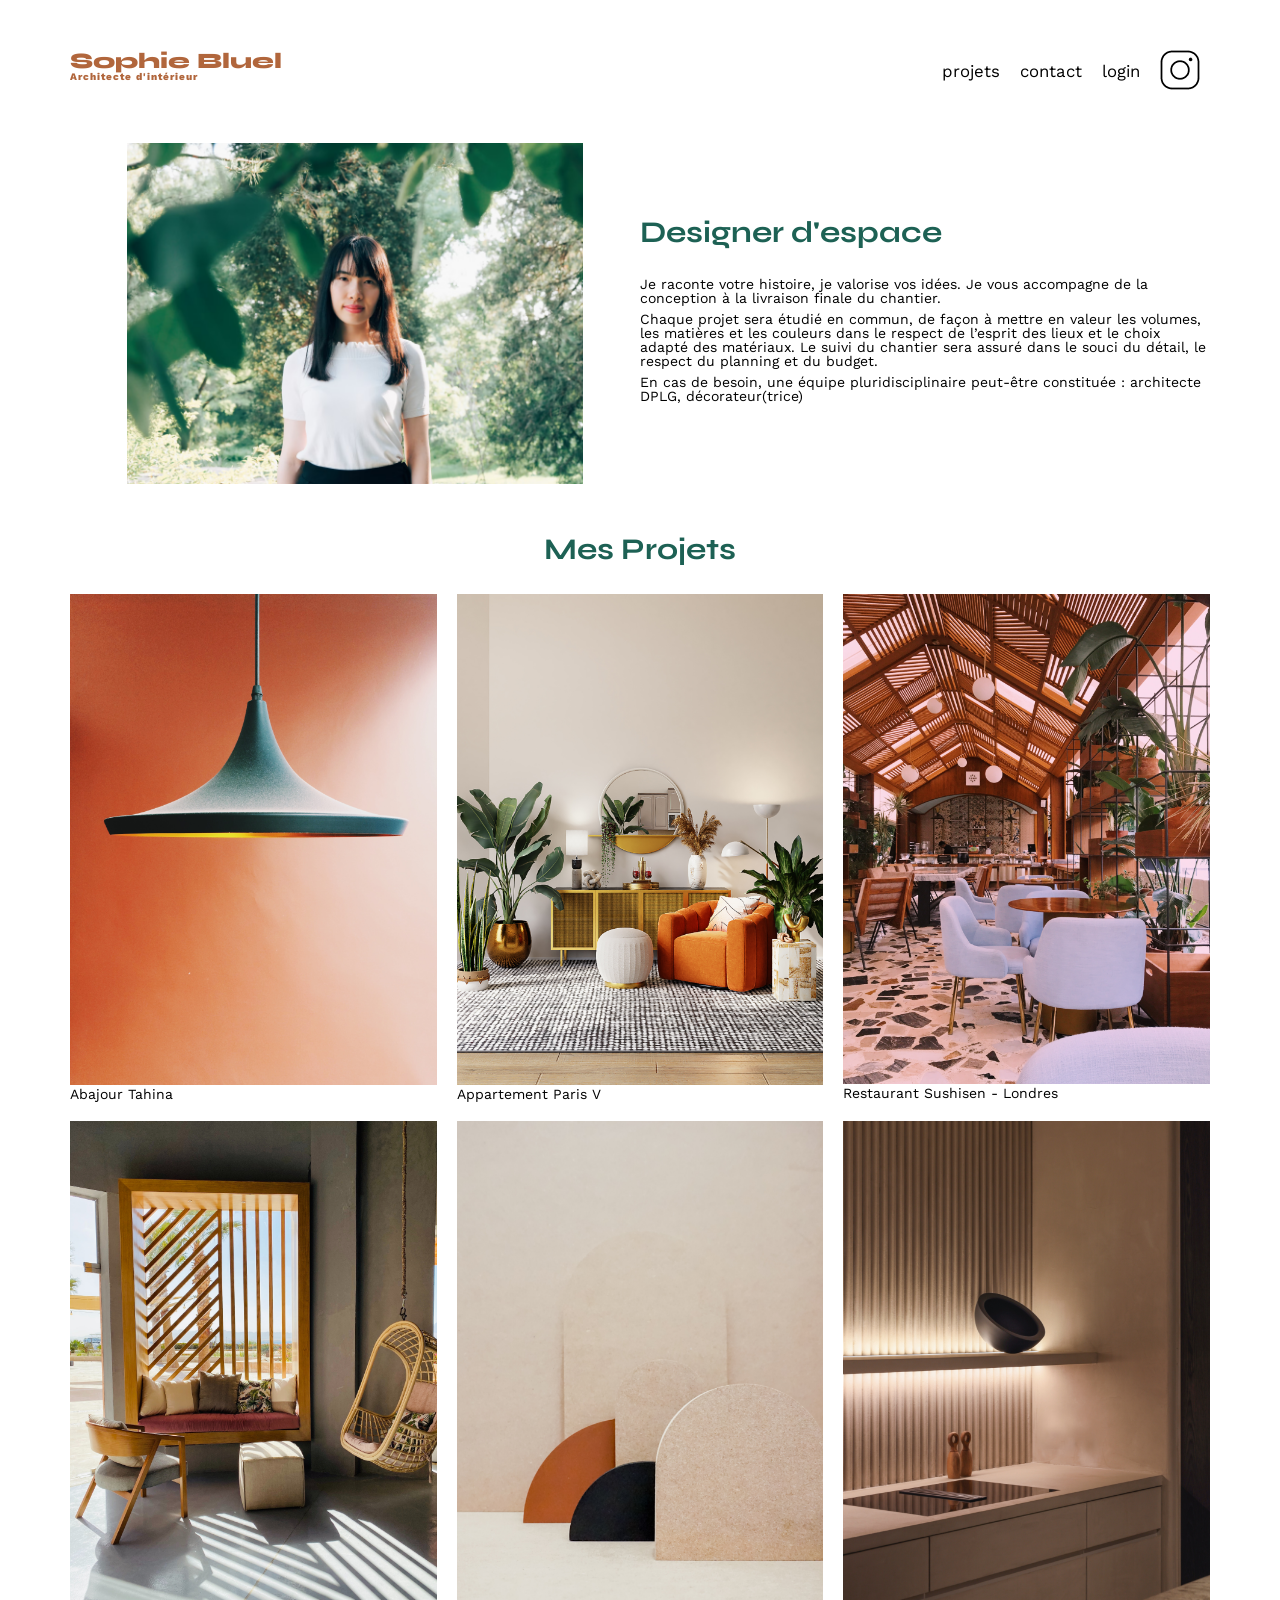
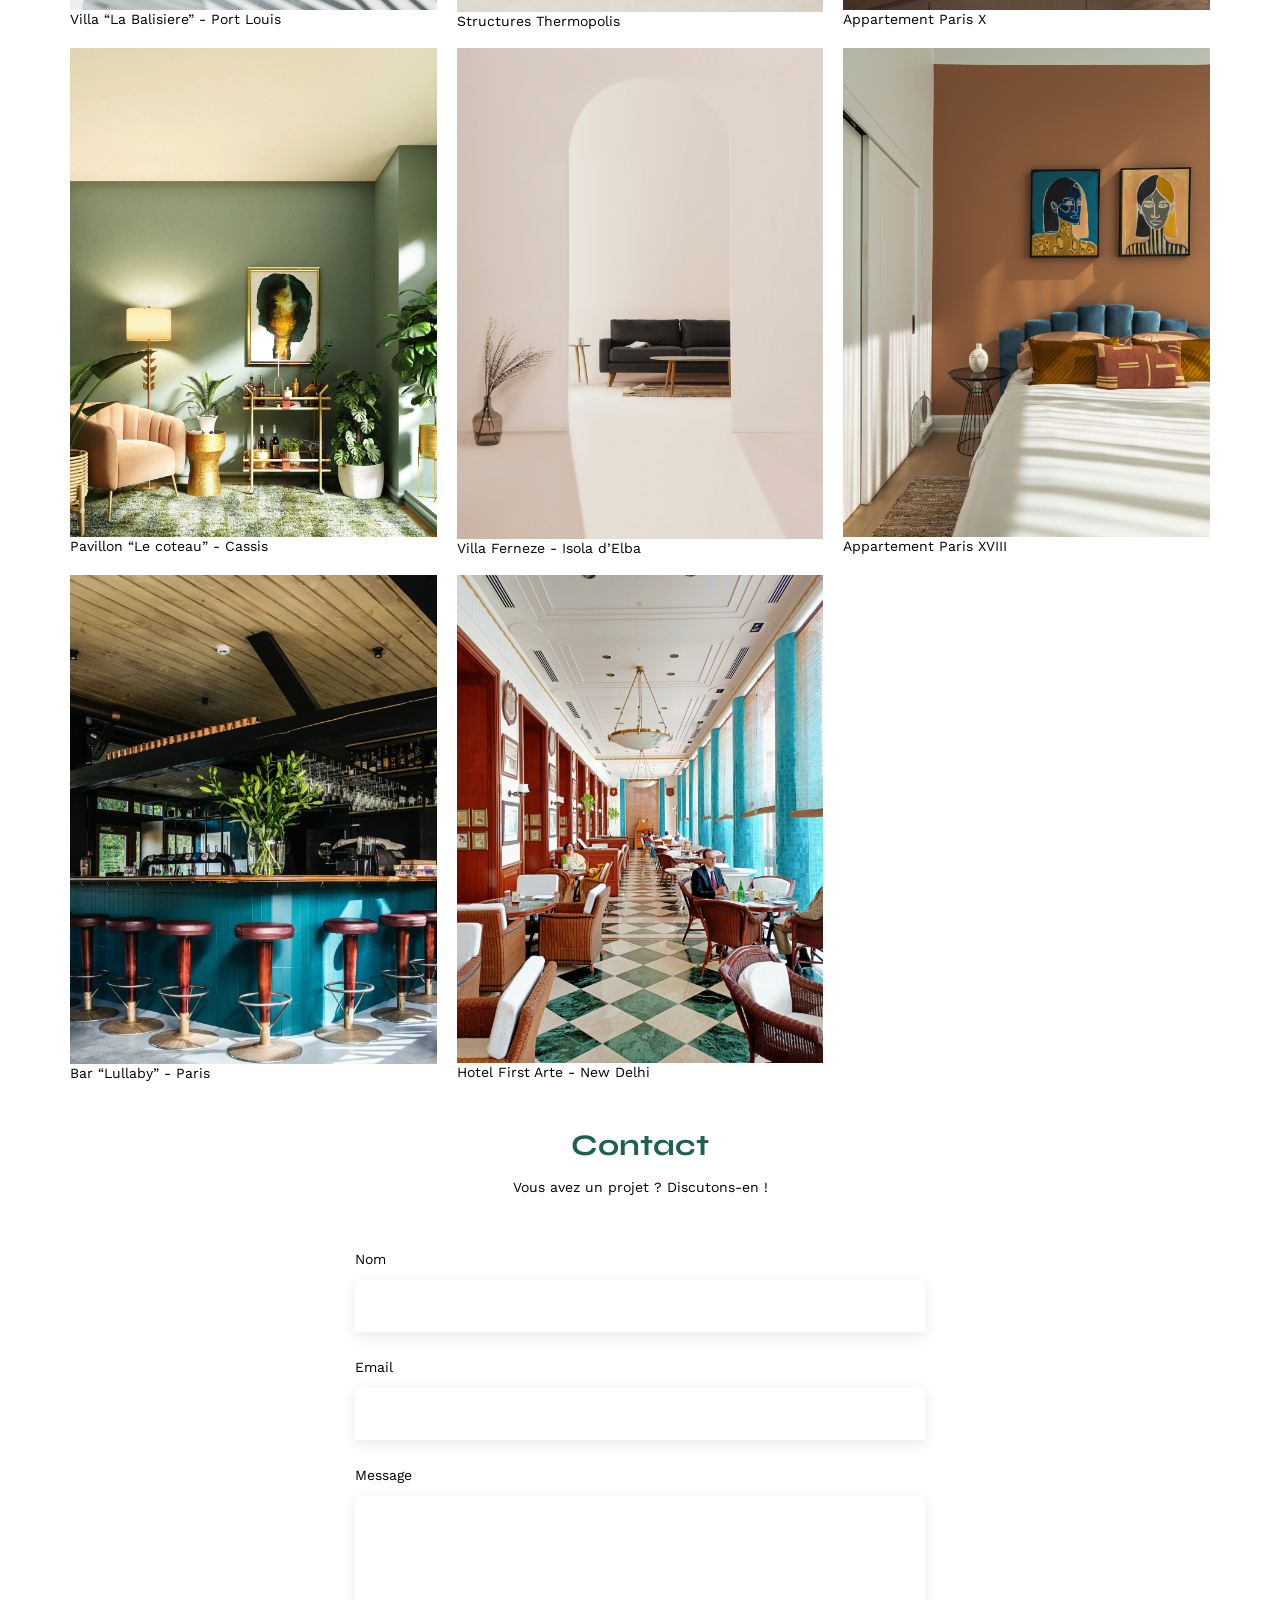
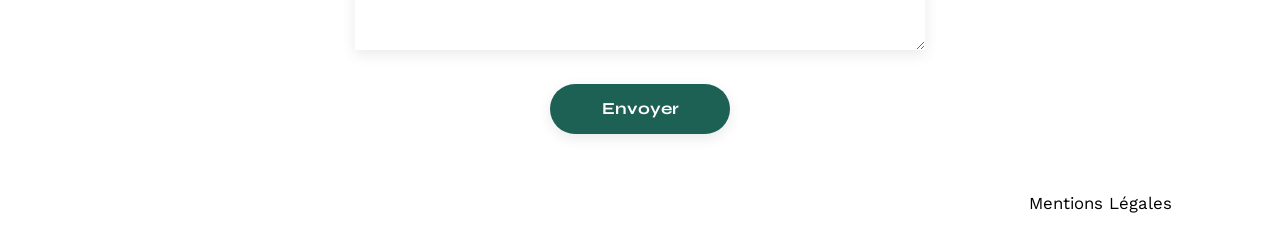
==== FrontEnd/index.html @ accc8cdd "first commit" ====
<!DOCTYPE html>
<html lang="fr">
<head>
	<meta charset="UTF-8">
	<title>Sophie Bluel - Architecte d'intérieur</title>
	<meta name="viewport" content="width=device-width, initial-scale=1.0">
	<link rel="preconnect" href="https://fonts.googleapis.com">
	<link rel="preconnect" href="https://fonts.gstatic.com" crossorigin>
	<link href="https://fonts.googleapis.com/css2?family=Syne:wght@700;800&family=Work+Sans&display=swap" rel="stylesheet">
	<meta name="description" content="">
	<link rel="stylesheet" href="./assets/style.css">
</head>
<body>
<header>
	<h1>Sophie Bluel <span>Architecte d'intérieur</span></h1>
	<nav>
		<ul>
			<li>projets</li>
			<li>contact</li>
			<li>login</li>
			<li><img src="./assets/icons/instagram.png" alt="Instagram"></li>
		</ul>
	</nav>
</header>
<main>
	<section id="introduction">
		<figure>
			<img src="./assets/images/sophie-bluel.png" alt="">
		</figure>
		<article>
			<h2>Designer d'espace</h2>
			<p>Je raconte votre histoire, je valorise vos idées. Je vous accompagne de la conception à la livraison finale du chantier.</p>
			<p>Chaque projet sera étudié en commun, de façon à mettre en valeur les volumes, les matières et les couleurs dans le respect de l’esprit des lieux et le choix adapté des matériaux. Le suivi du chantier sera assuré dans le souci du détail, le respect du planning et du budget.</p>
			<p>En cas de besoin, une équipe pluridisciplinaire peut-être constituée : architecte DPLG, décorateur(trice)</p>
		</article>
	</section>
	<section id="portfolio">
		<h2>Mes Projets</h2>
		<div class="gallery">
			<figure>
				<img src="assets/images/abajour-tahina.png" alt="Abajour Tahina">
				<figcaption>Abajour Tahina</figcaption>
			</figure>
			<figure>
				<img src="assets/images/appartement-paris-v.png" alt="Appartement Paris V">
				<figcaption>Appartement Paris V</figcaption>
			</figure>
			<figure>
				<img src="assets/images/restaurant-sushisen-londres.png" alt="Restaurant Sushisen - Londres">
				<figcaption>Restaurant Sushisen - Londres</figcaption>
			</figure>
			<figure>
				<img src="assets/images/la-balisiere.png" alt="Villa “La Balisiere” - Port Louis">
				<figcaption>Villa “La Balisiere” - Port Louis</figcaption>
			</figure>
			<figure>
				<img src="assets/images/structures-thermopolis.png" alt="Structures Thermopolis">
				<figcaption>Structures Thermopolis</figcaption>
			</figure>
			<figure>
				<img src="assets/images/appartement-paris-x.png" alt="Appartement Paris X">
				<figcaption>Appartement Paris X</figcaption>
			</figure>
			<figure>
				<img src="assets/images/le-coteau-cassis.png" alt="Pavillon “Le coteau” - Cassis">
				<figcaption>Pavillon “Le coteau” - Cassis</figcaption>
			</figure>
			<figure>
				<img src="assets/images/villa-ferneze.png" alt="Villa Ferneze - Isola d’Elba">
				<figcaption>Villa Ferneze - Isola d’Elba</figcaption>
			</figure>
			<figure>
				<img src="assets/images/appartement-paris-xviii.png" alt="Appartement Paris XVIII">
				<figcaption>Appartement Paris XVIII</figcaption>
			</figure>
			<figure>
				<img src="assets/images/bar-lullaby-paris.png" alt="Bar “Lullaby” - Paris">
				<figcaption>Bar “Lullaby” - Paris</figcaption>
			</figure>
			<figure>
				<img src="assets/images/hotel-first-arte-new-delhi.png" alt="Hotel First Arte - New Delhi">
				<figcaption>Hotel First Arte - New Delhi</figcaption>
			</figure>
		</div>
	</section>
	<section id="contact">
		<h2>Contact</h2>
		<p>Vous avez un projet ? Discutons-en !</p>
		<form action="#" method="post">
			<label for="name">Nom</label>
			<input type="text" name="name" id="name">
			<label for="email">Email</label>
			<input type="email" name="email" id="email">
			<label for="message">Message</label>
			<textarea name="message" id="message" cols="30" rows="10"></textarea>
			<input type="submit" value="Envoyer">
		</form>
	</section>
</main>

<footer>
	<nav>
		<ul>
			<li>Mentions Légales</li>
		</ul>
	</nav>
</footer>
</body>
</html>
---- FrontEnd/assets/style.css ----
/* http://meyerweb.com/eric/tools/css/reset/
   v2.0 | 20110126
   License: none (public domain)
*/

html, body, div, span, applet, object, iframe,
h1, h2, h3, h4, h5, h6, p, blockquote, pre,
a, abbr, acronym, address, big, cite, code,
del, dfn, em, img, ins, kbd, q, s, samp,
small, strike, strong, sub, sup, tt, var,
b, u, i, center,
dl, dt, dd, ol, ul, li,
fieldset, form, label, legend,
table, caption, tbody, tfoot, thead, tr, th, td,
article, aside, canvas, details, embed,
figure, figcaption, footer, header, hgroup,
menu, nav, output, ruby, section, summary,
time, mark, audio, video {
	margin: 0;
	padding: 0;
	border: 0;
	font-size: 100%;
	font: inherit;
	vertical-align: baseline;
}
/* HTML5 display-role reset for older browsers */
article, aside, details, figcaption, figure,
footer, header, hgroup, menu, nav, section {
	display: block;
}
body {
	line-height: 1;
}
ol, ul {
	list-style: none;
}
blockquote, q {
	quotes: none;
}
blockquote:before, blockquote:after,
q:before, q:after {
	content: '';
	content: none;
}
table {
	border-collapse: collapse;
	border-spacing: 0;
}
/** end reset css**/
body {
	max-width: 1140px;
	margin:auto;
	font-family: 'Work Sans' ;
	font-size: 14px;
}
header {
	display: flex;
	justify-content: space-between;
	margin: 50px 0
}
section {
	margin: 50px 0
}

h1{
	display: flex;
	flex-direction: column;
	font-family: 'Syne';
	font-size: 22px;
	font-weight: 800;
	color: #B1663C
}

h1 > span {
	font-family: 'Work Sans';
	font-size:10px;
	letter-spacing: 0.1em;
;
}

h2{
	font-family: 'Syne';
	font-weight: 700;
	font-size: 30px;
	color: #1D6154
}
nav ul {
	display: flex;
	align-items: center;
	list-style-type: none;

}
nav li {
	padding: 0 10px;
	font-size: 1.2em;
}

li:hover {
	color: #B1663C;
}
#introduction {
	display: flex;
	align-items: center;
}
#introduction figure {
	flex: 1
}
#introduction img {
	display: block;
	margin: auto;
	width: 80%;
}

#introduction article {
	flex: 1
}
#introduction h2 {
	margin-bottom: 1em;
}

#introduction p {
	margin-bottom: 0.5em;
}
#portfolio h2 {
	text-align: center;
	margin-bottom: 1em;
}
.gallery {
	width: 100%;
	display: grid;
	grid-template-columns: 1fr 1fr 1fr;
	grid-column-gap: 20px;
	grid-row-gap: 20px;
}

.gallery img {
	width: 100%;

}
#contact {
	width: 50%;
margin: auto;
}
#contact > * {
	text-align: center;

}
#contact h2{
	margin-bottom: 20px;
}
#contact form {
	text-align: left;
	margin-top:30px;
	display: flex;
	flex-direction: column;
}

#contact input {
	height: 50px;
	font-size: 1.2em;
	border: none;
	box-shadow: 0px 4px 14px rgba(0, 0, 0, 0.09);
}
#contact label {
	margin: 2em 0 1em 0;
}
#contact textarea {
	border: none;
	box-shadow: 0px 4px 14px rgba(0, 0, 0, 0.09);
}

input[type="submit"]{
	font-family: 'Syne';
	font-weight: 700;
	color: white;
	background-color: #1D6154;
	margin : 2em auto ;
	width: 180px;
	text-align: center;
	border-radius: 60px ;
}

footer nav ul {
	display: flex;
	justify-content: flex-end;
	margin: 2em
}
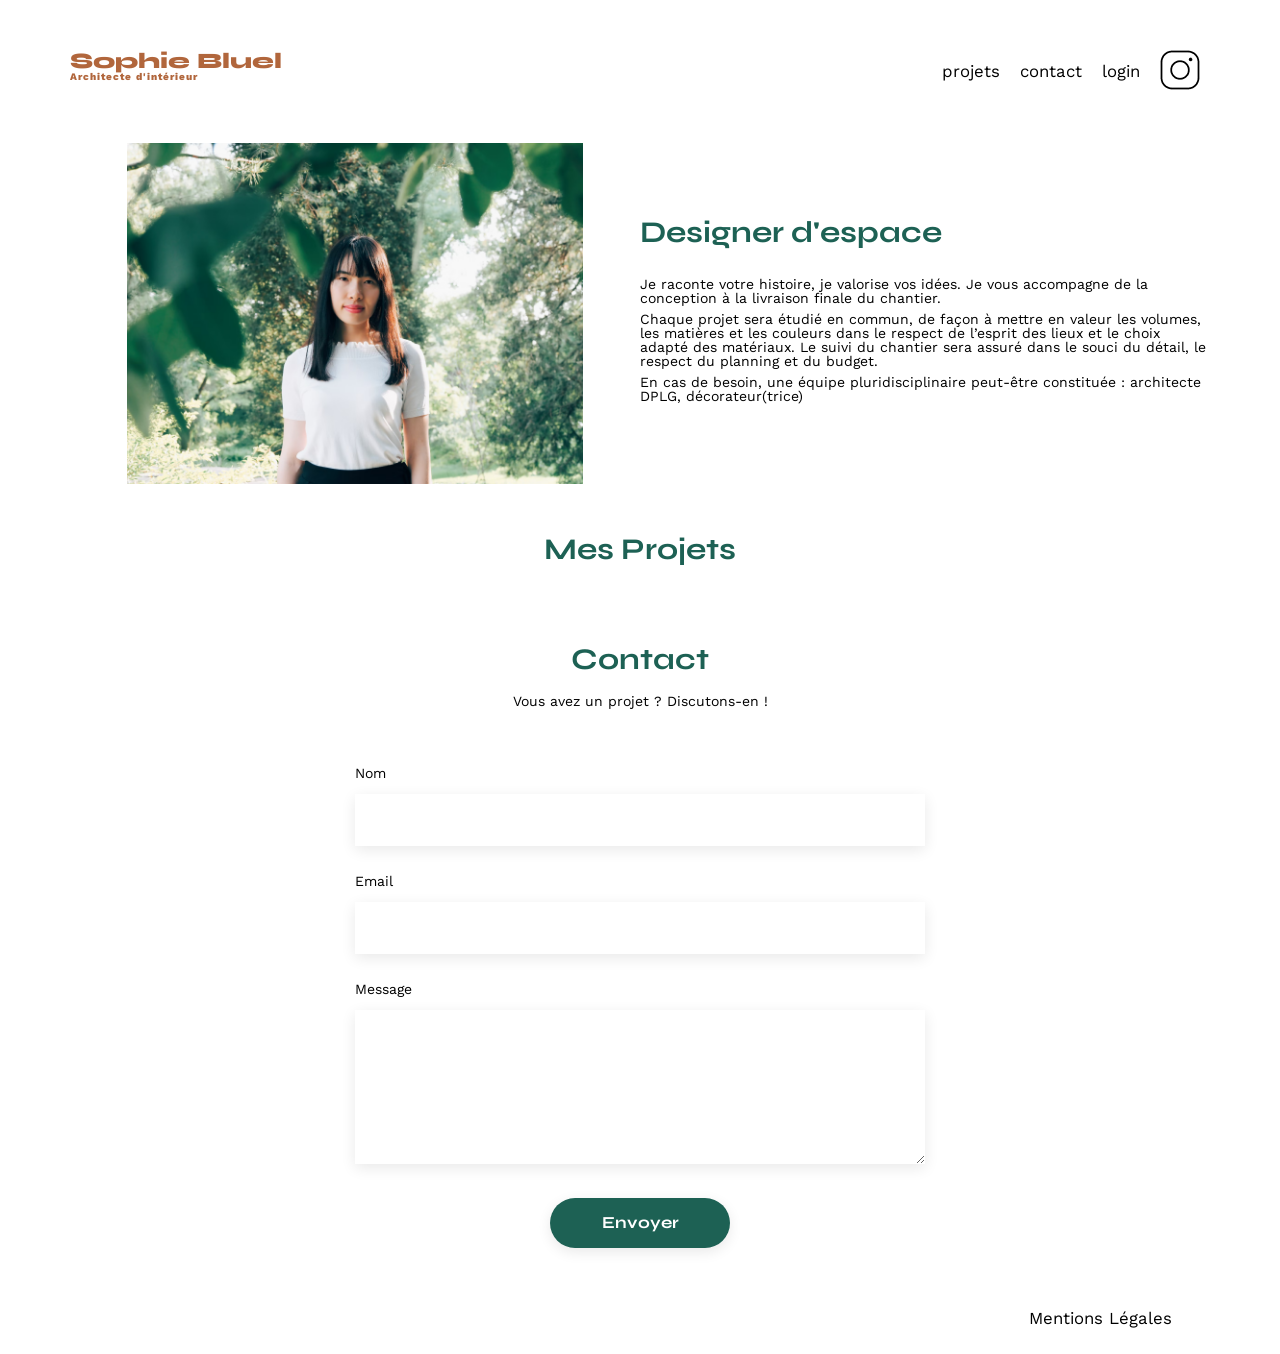
==== commit b743bcb4: "Creation of the script allowing to get the works  from the server" ====
--- a/FrontEnd/index.html
+++ b/FrontEnd/index.html
@@ -37,50 +37,6 @@
 	<section id="portfolio">
 		<h2>Mes Projets</h2>
 		<div class="gallery">
-			<figure>
-				<img src="assets/images/abajour-tahina.png" alt="Abajour Tahina">
-				<figcaption>Abajour Tahina</figcaption>
-			</figure>
-			<figure>
-				<img src="assets/images/appartement-paris-v.png" alt="Appartement Paris V">
-				<figcaption>Appartement Paris V</figcaption>
-			</figure>
-			<figure>
-				<img src="assets/images/restaurant-sushisen-londres.png" alt="Restaurant Sushisen - Londres">
-				<figcaption>Restaurant Sushisen - Londres</figcaption>
-			</figure>
-			<figure>
-				<img src="assets/images/la-balisiere.png" alt="Villa “La Balisiere” - Port Louis">
-				<figcaption>Villa “La Balisiere” - Port Louis</figcaption>
-			</figure>
-			<figure>
-				<img src="assets/images/structures-thermopolis.png" alt="Structures Thermopolis">
-				<figcaption>Structures Thermopolis</figcaption>
-			</figure>
-			<figure>
-				<img src="assets/images/appartement-paris-x.png" alt="Appartement Paris X">
-				<figcaption>Appartement Paris X</figcaption>
-			</figure>
-			<figure>
-				<img src="assets/images/le-coteau-cassis.png" alt="Pavillon “Le coteau” - Cassis">
-				<figcaption>Pavillon “Le coteau” - Cassis</figcaption>
-			</figure>
-			<figure>
-				<img src="assets/images/villa-ferneze.png" alt="Villa Ferneze - Isola d’Elba">
-				<figcaption>Villa Ferneze - Isola d’Elba</figcaption>
-			</figure>
-			<figure>
-				<img src="assets/images/appartement-paris-xviii.png" alt="Appartement Paris XVIII">
-				<figcaption>Appartement Paris XVIII</figcaption>
-			</figure>
-			<figure>
-				<img src="assets/images/bar-lullaby-paris.png" alt="Bar “Lullaby” - Paris">
-				<figcaption>Bar “Lullaby” - Paris</figcaption>
-			</figure>
-			<figure>
-				<img src="assets/images/hotel-first-arte-new-delhi.png" alt="Hotel First Arte - New Delhi">
-				<figcaption>Hotel First Arte - New Delhi</figcaption>
-			</figure>
 		</div>
 	</section>
 	<section id="contact">
@@ -106,4 +62,5 @@
 	</nav>
 </footer>
 </body>
+<script type="module" src="./assets/scripts.js"></script>
 </html>
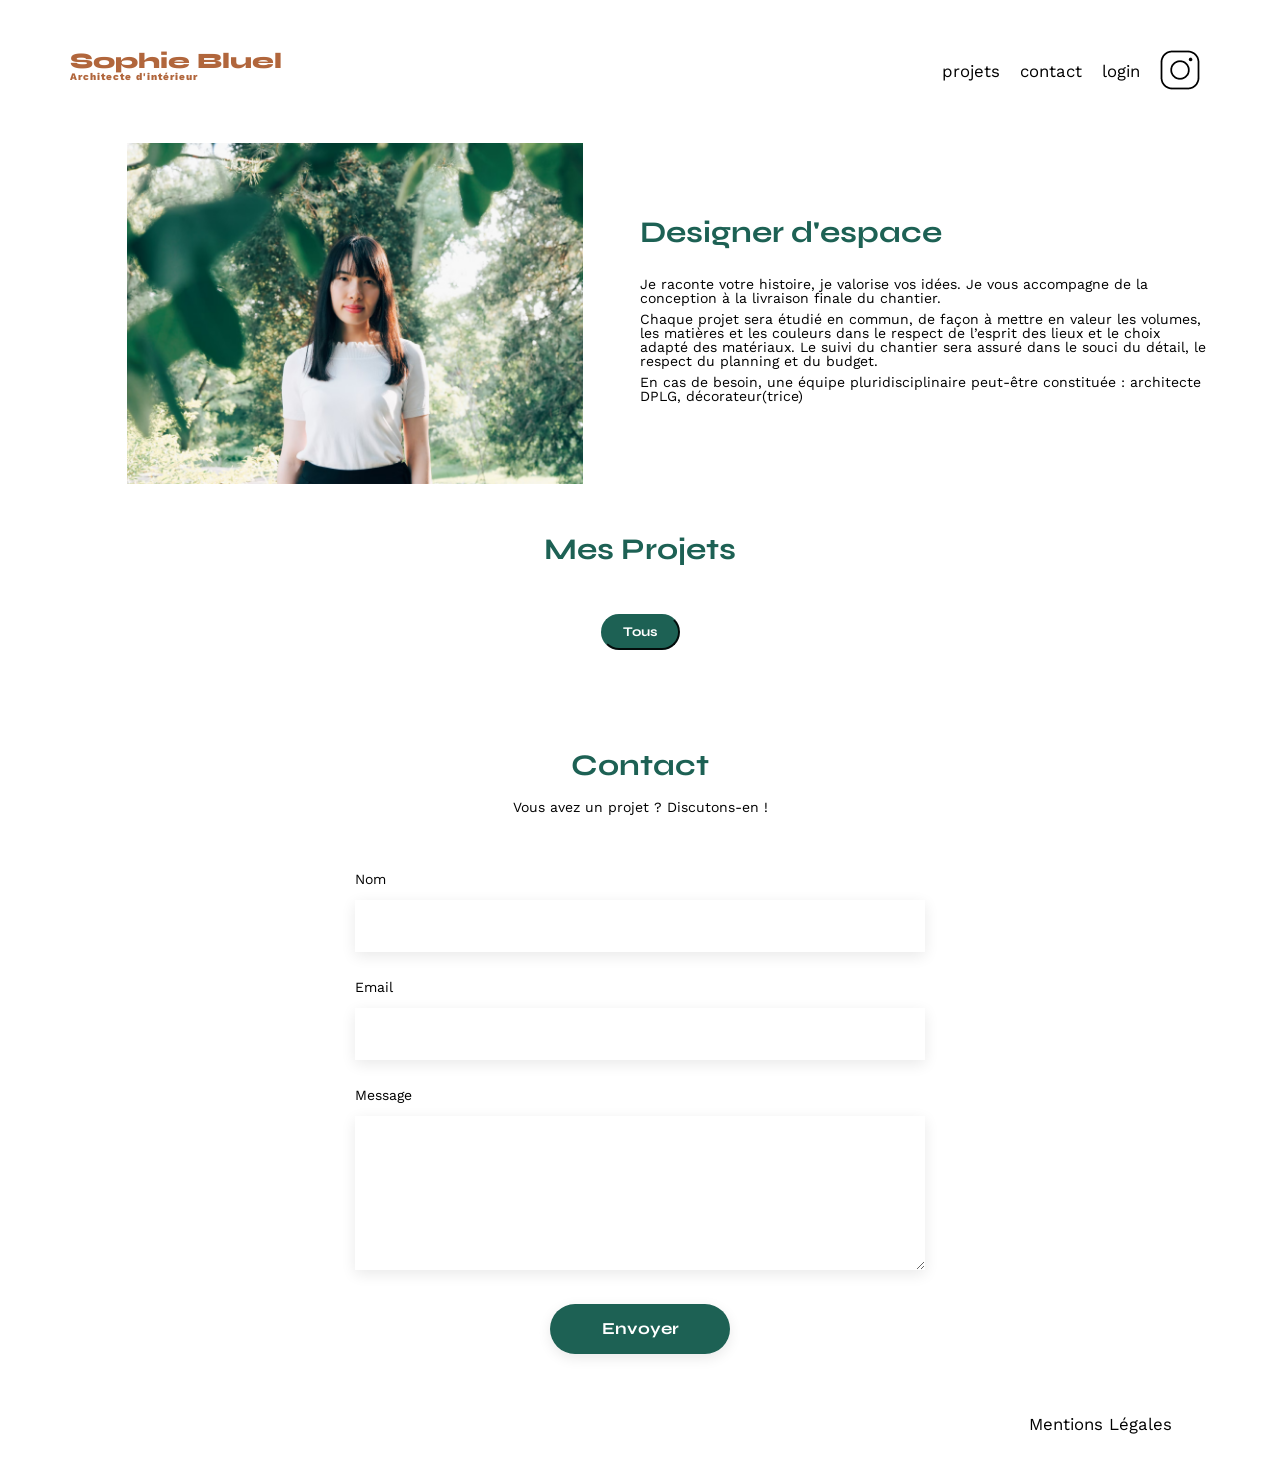
==== commit ef1d3fa9: "Works dynamic display with filters" ====
--- a/FrontEnd/index.html
+++ b/FrontEnd/index.html
@@ -36,6 +36,9 @@
 	</section>
 	<section id="portfolio">
 		<h2>Mes Projets</h2>
+		<div class="categories">
+			<button class="buttonCategorieSelected">Tous</button>
+		</div>
 		<div class="gallery">
 		</div>
 	</section>
--- a/FrontEnd/assets/style.css
+++ b/FrontEnd/assets/style.css
@@ -121,10 +121,42 @@
 #introduction p {
 	margin-bottom: 0.5em;
 }
+
 #portfolio h2 {
 	text-align: center;
 	margin-bottom: 1em;
-}
+	
+}
+
+.categories {
+	display: flex;
+	justify-content: center;
+	width: 100%;
+	text-align: center;
+	margin : 50px 0;
+}
+
+.categories button {
+	font-family: 'Syne';
+	font-weight: 700;
+	padding: 8px 20px;
+	margin : 0 5px ;
+	text-align: center;
+	border-radius: 60px ;
+	border-color: #1D6154;
+
+}
+
+.buttonCategorieUnselected{
+	color: #1D6154;
+	background-color: white;
+}
+
+.buttonCategorieSelected{
+	color: white;
+	background-color: #1D6154;
+}
+
 .gallery {
 	width: 100%;
 	display: grid;
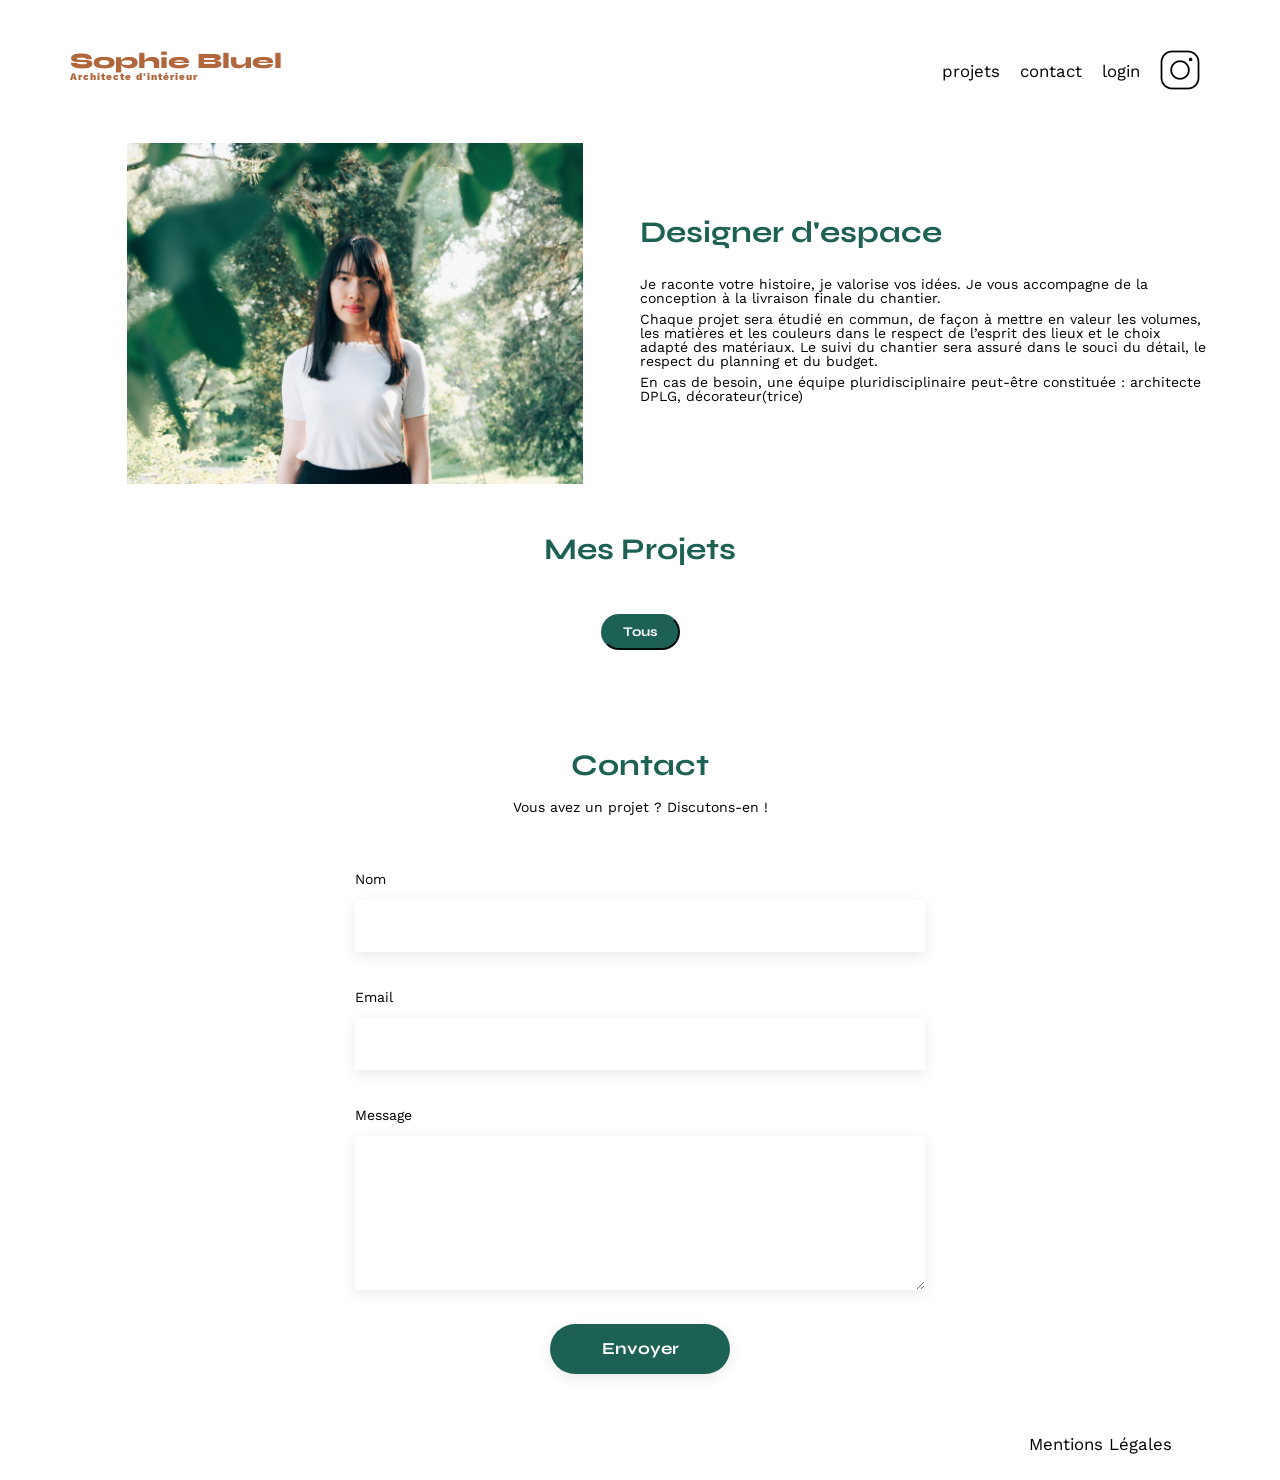
==== commit 5635d302: "Added login page and Login functionnality Added delete project and add new project functionnalities" ====
--- a/FrontEnd/index.html
+++ b/FrontEnd/index.html
@@ -1,69 +1,129 @@
-<!DOCTYPE html>
+<!doctype html>
 <html lang="fr">
-<head>
-	<meta charset="UTF-8">
-	<title>Sophie Bluel - Architecte d'intérieur</title>
-	<meta name="viewport" content="width=device-width, initial-scale=1.0">
-	<link rel="preconnect" href="https://fonts.googleapis.com">
-	<link rel="preconnect" href="https://fonts.gstatic.com" crossorigin>
-	<link href="https://fonts.googleapis.com/css2?family=Syne:wght@700;800&family=Work+Sans&display=swap" rel="stylesheet">
-	<meta name="description" content="">
-	<link rel="stylesheet" href="./assets/style.css">
-</head>
-<body>
-<header>
-	<h1>Sophie Bluel <span>Architecte d'intérieur</span></h1>
-	<nav>
-		<ul>
-			<li>projets</li>
-			<li>contact</li>
-			<li>login</li>
-			<li><img src="./assets/icons/instagram.png" alt="Instagram"></li>
-		</ul>
-	</nav>
-</header>
-<main>
-	<section id="introduction">
-		<figure>
-			<img src="./assets/images/sophie-bluel.png" alt="">
-		</figure>
-		<article>
-			<h2>Designer d'espace</h2>
-			<p>Je raconte votre histoire, je valorise vos idées. Je vous accompagne de la conception à la livraison finale du chantier.</p>
-			<p>Chaque projet sera étudié en commun, de façon à mettre en valeur les volumes, les matières et les couleurs dans le respect de l’esprit des lieux et le choix adapté des matériaux. Le suivi du chantier sera assuré dans le souci du détail, le respect du planning et du budget.</p>
-			<p>En cas de besoin, une équipe pluridisciplinaire peut-être constituée : architecte DPLG, décorateur(trice)</p>
-		</article>
-	</section>
-	<section id="portfolio">
-		<h2>Mes Projets</h2>
-		<div class="categories">
-			<button class="buttonCategorieSelected">Tous</button>
-		</div>
-		<div class="gallery">
-		</div>
-	</section>
-	<section id="contact">
-		<h2>Contact</h2>
-		<p>Vous avez un projet ? Discutons-en !</p>
-		<form action="#" method="post">
-			<label for="name">Nom</label>
-			<input type="text" name="name" id="name">
-			<label for="email">Email</label>
-			<input type="email" name="email" id="email">
-			<label for="message">Message</label>
-			<textarea name="message" id="message" cols="30" rows="10"></textarea>
-			<input type="submit" value="Envoyer">
-		</form>
-	</section>
-</main>
+  <head>
+    <meta charset="UTF-8" />
+    <title>Sophie Bluel - Architecte d'intérieur</title>
+    <meta name="viewport" content="width=device-width, initial-scale=1.0" />
+    <link rel="preconnect" href="https://fonts.googleapis.com" />
+    <link rel="preconnect" href="https://fonts.gstatic.com" crossorigin />
+    <link
+      href="https://fonts.googleapis.com/css2?family=Syne:wght@700;800&family=Work+Sans&display=swap"
+      rel="stylesheet"
+    />
+    <link
+      rel="stylesheet"
+      href="https://cdnjs.cloudflare.com/ajax/libs/font-awesome/6.2.1/css/all.min.css"
+      integrity="sha512-MV7K8+y+gLIBoVD59lQIYicR65iaqukzvf/nwasF0nqhPay5w/9lJmVM2hMDcnK1OnMGCdVK+iQrJ7lzPJQd1w=="
+      crossorigin="anonymous"
+      referrerpolicy="no-referrer"
+    />
+    <meta name="description" content="" />
+    <link rel="stylesheet" href="./assets/style.css" />
+  </head>
+  <body>
+    <div class="editionBar">
+      <h3><i class="fa-regular fa-pen-to-square"></i>Mode édition</h3>
+    </div>
+    <div id="bodyShadow"></div>
+    <header>
+      <h1>Sophie Bluel <span>Architecte d'intérieur</span></h1>
+      <nav>
+        <ul>
+          <li>projets</li>
+          <li>contact</li>
+          <li id="login"><a href="login.html">login</a></li>
+          <li id="logout">logout</li>
+          <li><img src="./assets/icons/instagram.png" alt="Instagram" /></li>
+        </ul>
+      </nav>
+    </header>
+    <main>
+      <section id="introduction">
+        <figure>
+          <img src="./assets/images/sophie-bluel.png" alt="" />
+        </figure>
+        <article>
+          <h2>Designer d'espace</h2>
+          <p>
+            Je raconte votre histoire, je valorise vos idées. Je vous accompagne
+            de la conception à la livraison finale du chantier.
+          </p>
+          <p>
+            Chaque projet sera étudié en commun, de façon à mettre en valeur les
+            volumes, les matières et les couleurs dans le respect de l’esprit
+            des lieux et le choix adapté des matériaux. Le suivi du chantier
+            sera assuré dans le souci du détail, le respect du planning et du
+            budget.
+          </p>
+          <p>
+            En cas de besoin, une équipe pluridisciplinaire peut-être constituée
+            : architecte DPLG, décorateur(trice)
+          </p>
+        </article>
+      </section>
+      <div id="modale">
+        <div id="modaleButtons">
+          <i id="modaleLeftArrow" class="fa-solid fa-arrow-left"></i>
+          <i id="modaleCross" class="fa-solid fa-xmark"></i>
+        </div>
+        <div id="modaleGallery">
+          <h2>Galerie photo</h2>
+          <div id="modaleWorksGrid"></div>
+          <div id="modaleAddNew">
+            <form method="post" enctype="multipart/form-data" id="workForm">
+              <label id="labelImage" for="image">
+                <img id="picturePreview" src="" alt="" />
+                <img id="picturePlaceholder" src="/FrontEnd/assets/icons/image.png" alt="placeholder pour l'image à ajouter"/>
+                <div><h3>+ Ajouter photo</h3></div>
+                <p>jpg, png : 4mo max</p>
+              </label>
+              <input type="file" id="image" name="image" accept="image/jpeg, image/png"/>
+              <label for="title">Titre</label>
+              <input type="text" id="title" name="title"/>
+              <label for="categorie">Catégorie</label>
+              <select name="categorie" id="categorie">
+                <option value=""></option>
+              </select>
+            </form>
+          </div>
+          <button type="button" id="modalePicture">Ajouter une photo</button>
+          <button type="submit" form="workForm" id="validateButton">Valider</button> 
+        </div>
+      </div>
+      <section id="portfolio">
+        <div class="projects">
+          <h2>Mes Projets</h2>
+          <h3 id="editButton">
+            <i class="fa-regular fa-pen-to-square"></i>modifier
+          </h3>
+        </div>
+        <div class="categories">
+          <button class="buttonCategorieSelected">Tous</button>
+        </div>
+        <div class="gallery"></div>
+      </section>
+      <section id="contact">
+        <h2>Contact</h2>
+        <p>Vous avez un projet ? Discutons-en !</p>
+        <form action="#" method="post">
+          <label for="name">Nom</label>
+          <input type="text" name="name" id="name" />
+          <label for="email">Email</label>
+          <input type="email" name="email" id="email" />
+          <label for="message">Message</label>
+          <textarea name="message" id="message" cols="30" rows="10"></textarea>
+          <input type="submit" value="Envoyer" />
+        </form>
+      </section>
+    </main>
 
-<footer>
-	<nav>
-		<ul>
-			<li>Mentions Légales</li>
-		</ul>
-	</nav>
-</footer>
-</body>
-<script type="module" src="./assets/scripts.js"></script>
+    <footer>
+      <nav>
+        <ul>
+          <li>Mentions Légales</li>
+        </ul>
+      </nav>
+    </footer>
+  </body>
+  <script type="module" src="./assets/scriptsIndex.js"></script>
 </html>
--- a/FrontEnd/assets/style.css
+++ b/FrontEnd/assets/style.css
@@ -3,218 +3,567 @@
    License: none (public domain)
 */
 
-html, body, div, span, applet, object, iframe,
-h1, h2, h3, h4, h5, h6, p, blockquote, pre,
-a, abbr, acronym, address, big, cite, code,
-del, dfn, em, img, ins, kbd, q, s, samp,
-small, strike, strong, sub, sup, tt, var,
-b, u, i, center,
-dl, dt, dd, ol, ul, li,
-fieldset, form, label, legend,
-table, caption, tbody, tfoot, thead, tr, th, td,
-article, aside, canvas, details, embed,
-figure, figcaption, footer, header, hgroup,
-menu, nav, output, ruby, section, summary,
-time, mark, audio, video {
-	margin: 0;
-	padding: 0;
-	border: 0;
-	font-size: 100%;
-	font: inherit;
-	vertical-align: baseline;
+html,
+body,
+div,
+span,
+applet,
+object,
+iframe,
+h1,
+h2,
+h3,
+h4,
+h5,
+h6,
+p,
+blockquote,
+pre,
+a,
+abbr,
+acronym,
+address,
+big,
+cite,
+code,
+del,
+dfn,
+em,
+img,
+ins,
+kbd,
+q,
+s,
+samp,
+small,
+strike,
+strong,
+sub,
+sup,
+tt,
+var,
+b,
+u,
+i,
+center,
+dl,
+dt,
+dd,
+ol,
+ul,
+li,
+fieldset,
+form,
+label,
+legend,
+table,
+caption,
+tbody,
+tfoot,
+thead,
+tr,
+th,
+td,
+article,
+aside,
+canvas,
+details,
+embed,
+figure,
+figcaption,
+footer,
+header,
+hgroup,
+menu,
+nav,
+output,
+ruby,
+section,
+summary,
+time,
+mark,
+audio,
+video {
+  margin: 0;
+  padding: 0;
+  border: 0;
+  font-size: 100%;
+  font: inherit;
+  vertical-align: baseline;
 }
 /* HTML5 display-role reset for older browsers */
-article, aside, details, figcaption, figure,
-footer, header, hgroup, menu, nav, section {
-	display: block;
+article,
+aside,
+details,
+figcaption,
+figure,
+footer,
+header,
+hgroup,
+menu,
+nav,
+section {
+  display: block;
 }
 body {
-	line-height: 1;
-}
-ol, ul {
-	list-style: none;
-}
-blockquote, q {
-	quotes: none;
-}
-blockquote:before, blockquote:after,
-q:before, q:after {
-	content: '';
-	content: none;
+  line-height: 1;
+}
+ol,
+ul {
+  list-style: none;
+}
+blockquote,
+q {
+  quotes: none;
+}
+blockquote:before,
+blockquote:after,
+q:before,
+q:after {
+  content: "";
+  content: none;
 }
 table {
-	border-collapse: collapse;
-	border-spacing: 0;
+  border-collapse: collapse;
+  border-spacing: 0;
 }
 /** end reset css**/
+
+.editionBar {
+  display: none;
+  flex-direction: row;
+  justify-content: center;
+  align-items: center;
+  width: 100%;
+  height: 60px;
+  background-color: black;
+  color: #ffffff;
+  z-index: 3;
+}
+
+.editionBar h3 {
+  z-index: 3;
+}
+
+.editionBar i {
+  padding: 0px 10px;
+}
+
+#bodyShadow {
+  display: none;
+  position: fixed;
+  background-color: black;
+  top: 0px;
+  left: 0px;
+  right: 0px;
+  bottom: 0px;
+  opacity: 0.3;
+  z-index: 2;
+}
+
 body {
-	max-width: 1140px;
-	margin:auto;
-	font-family: 'Work Sans' ;
-	font-size: 14px;
-}
+  max-width: 1140px;
+  margin: auto;
+  font-family: "Work Sans";
+  font-size: 14px;
+  z-index: 1;
+}
+
 header {
-	display: flex;
-	justify-content: space-between;
-	margin: 50px 0
+  display: flex;
+  justify-content: space-between;
+  margin: 50px 0;
 }
 section {
-	margin: 50px 0
-}
-
-h1{
-	display: flex;
-	flex-direction: column;
-	font-family: 'Syne';
-	font-size: 22px;
-	font-weight: 800;
-	color: #B1663C
+  margin: 50px 0;
+}
+
+h1 {
+  display: flex;
+  flex-direction: column;
+  font-family: "Syne";
+  font-size: 22px;
+  font-weight: 800;
+  color: #b1663c;
 }
 
 h1 > span {
-	font-family: 'Work Sans';
-	font-size:10px;
-	letter-spacing: 0.1em;
-;
-}
-
-h2{
-	font-family: 'Syne';
-	font-weight: 700;
-	font-size: 30px;
-	color: #1D6154
+  font-family: "Work Sans";
+  font-size: 10px;
+  letter-spacing: 0.1em;
+}
+
+h2 {
+  font-family: "Syne";
+  font-weight: 700;
+  font-size: 30px;
+  color: #1d6154;
 }
 nav ul {
-	display: flex;
-	align-items: center;
-	list-style-type: none;
-
+  display: flex;
+  align-items: center;
+  list-style-type: none;
 }
 nav li {
-	padding: 0 10px;
-	font-size: 1.2em;
+  padding: 0 10px;
+  font-size: 1.2em;
 }
 
 li:hover {
-	color: #B1663C;
-}
+  color: #b1663c;
+}
+
+li a {
+  color: black;
+  text-decoration: none;
+}
+
+#logout {
+  display: none;
+}
+
+li a:hover {
+  color: #b1663c;
+}
+
+#loginstrong {
+  font-weight: bold;
+}
+
+.formulaire p {
+  color: black;
+}
+
 #introduction {
-	display: flex;
-	align-items: center;
+  display: flex;
+  align-items: center;
 }
 #introduction figure {
-	flex: 1
+  flex: 1;
 }
 #introduction img {
-	display: block;
-	margin: auto;
-	width: 80%;
+  display: block;
+  margin: auto;
+  width: 80%;
 }
 
 #introduction article {
-	flex: 1
+  flex: 1;
 }
 #introduction h2 {
-	margin-bottom: 1em;
+  margin-bottom: 1em;
 }
 
 #introduction p {
-	margin-bottom: 0.5em;
-}
-
-#portfolio h2 {
-	text-align: center;
-	margin-bottom: 1em;
-	
+  margin-bottom: 0.5em;
+}
+
+#modale {
+  display: none;
+  flex-direction: column;
+  background-color: white;
+  position: absolute;
+  border-radius: 10px;
+  height: 680px;
+  width: 630px;
+  left: 20%;
+  right: 20%;
+  z-index: 4;
+  align-items: center;
+}
+
+#modaleButtons {
+  display: flex;
+  flex-direction: row;
+  justify-content: space-between;
+  width: 90%;
+  margin-top: 30px;
+  margin-bottom: 20px;
+  margin-left: 20px;
+  margin-right: 20px;
+}
+
+#modaleButtons i {
+  font-size: larger;
+}
+
+#modaleLeftArrow {
+  color: #ffffff;
+}
+
+#modaleGallery {
+  display: flex;
+  flex-direction: column;
+  justify-content: space-between;
+  align-items: center;
+  width: 420px;
+}
+
+#modaleGallery h2 {
+  font-family: "Work Sans";
+  font-weight: 400;
+  font-size: 26px;
+  color: black;
+  margin-bottom: 20px;
+}
+
+#modaleGallery button {
+  font-family: "Syne";
+  font-weight: 700;
+  color: white;
+  border-width: 0px;
+  background-color: #1d6154;
+  text-align: center;
+  border-radius: 60px;
+  width : 237px;
+  height : 36px;
+}
+
+#modaleWorksGrid {
+  display: grid;
+  grid-template-columns: 76px 76px 76px 76px 76px;
+  grid-template-rows: 100px 100px 100px;
+  gap: 30px 10px;
+  width: 100%;
+  height: 430px;
+  border-style: solid;
+  border-width: 0 0 0.5px 0;
+  border-color: #b3b3b3;
+  margin-top: 20px;
+  margin-bottom: 30px;
+}
+
+#modaleWorksGrid figure {
+  position: relative;
+}
+
+#modaleWorksGrid img {
+  width: 100%;
+  height: 100%;
+}
+
+#modaleWorksGrid i {
+  position: absolute;
+  background-color: black;
+  color: #ffffff;
+  border: 5px black solid;
+  border-radius: 5px;
+  top: 5px;
+  right: 5px;
+}
+
+#modaleAddNew {
+  display: none;
+  width: 100%;
+}
+
+#modaleAddNew form {
+  display: flex;
+  flex-direction: column;
+  width: 100%;
+  border-style: solid;
+  border-width: 0 0 0.5px 0;
+  border-color: #b3b3b3;
+  padding-bottom: 20px;
+  margin-bottom: 40px;
+}
+
+#modaleAddNew label {
+  font-family: "Work Sans";
+  font-weight: 500;
+  font-size: 14px;
+  color: #3d3d3d;
+  margin: 10px 0px;
+}
+
+#modaleAddNew input,
+#modaleAddNew select {
+  width: 100%;
+  height: 51px;
+  box-sizing: content-box;
+  margin-bottom: 20px;
+  background-color: #ffffff;
+  border-color: #ffffff;
+  box-shadow: 0px 4px 14px rgba(0, 0, 0, 0.09);
+}
+
+#labelImage {
+  display: flex;
+  flex-direction: column;
+  justify-content: space-evenly;
+  align-items: center;
+  width: 100%;
+  height: 170px;
+  background-color: #E8F1F6;
+}
+
+#labelImage div {
+  display: flex;
+  flex-direction: column;
+  justify-content: center;
+  align-items: center;
+  border-radius: 60px;
+  width: 173px;
+  height: 36px;
+  background-color: #CBD6DC;
+  border-style: none;
+  
+}
+
+#labelImage h3 {
+  color: #306685;
+  font-family: "Syne";
+  font-weight: 500;
+  font-size: 14px;
+}
+
+#labelImage p {
+  font-weight: 400;
+  font-size: 10px;
+}
+
+#picturePreview {
+  display: none;
+  height: 170px;
+}
+
+#image {
+  display: none;
+}
+
+#validateButton {
+  display: none;
+}
+
+.projects {
+  display: flex;
+  flex-direction: row;
+  justify-content: center;
+  align-items: center;
+  margin-bottom: 50px;
+}
+
+.projects h3 {
+  display: none;
+  padding: 0px 10px;
+}
+
+.projects i {
+  padding: 0px 10px;
+}
+
+#login h2 {
+  text-align: center;
+  margin-bottom: 1em;
 }
 
 .categories {
-	display: flex;
-	justify-content: center;
-	width: 100%;
-	text-align: center;
-	margin : 50px 0;
+  display: flex;
+  justify-content: center;
+  width: 100%;
+  text-align: center;
 }
 
 .categories button {
-	font-family: 'Syne';
-	font-weight: 700;
-	padding: 8px 20px;
-	margin : 0 5px ;
-	text-align: center;
-	border-radius: 60px ;
-	border-color: #1D6154;
-
-}
-
-.buttonCategorieUnselected{
-	color: #1D6154;
-	background-color: white;
-}
-
-.buttonCategorieSelected{
-	color: white;
-	background-color: #1D6154;
+  font-family: "Syne";
+  font-weight: 700;
+  padding: 8px 20px;
+  margin: 0 5px;
+  text-align: center;
+  border-radius: 60px;
+  border-color: #1d6154;
+}
+
+.buttonCategorieUnselected {
+  color: #1d6154;
+  background-color: white;
+}
+
+.buttonCategorieSelected {
+  color: white;
+  background-color: #1d6154;
 }
 
 .gallery {
-	width: 100%;
-	display: grid;
-	grid-template-columns: 1fr 1fr 1fr;
-	grid-column-gap: 20px;
-	grid-row-gap: 20px;
+  width: 100%;
+  display: grid;
+  grid-template-columns: 1fr 1fr 1fr;
+  grid-column-gap: 20px;
+  grid-row-gap: 20px;
+  margin-top: 50px;
 }
 
 .gallery img {
-	width: 100%;
-
+  width: 100%;
 }
 #contact {
-	width: 50%;
-margin: auto;
+  width: 50%;
+  margin: auto;
 }
 #contact > * {
-	text-align: center;
-
-}
-#contact h2{
-	margin-bottom: 20px;
+  text-align: center;
+}
+#contact h2 {
+  margin-bottom: 20px;
 }
 #contact form {
-	text-align: left;
-	margin-top:30px;
-	display: flex;
-	flex-direction: column;
+  text-align: left;
+  margin-top: 30px;
+  display: flex;
+  flex-direction: column;
 }
 
 #contact input {
-	height: 50px;
-	font-size: 1.2em;
-	border: none;
-	box-shadow: 0px 4px 14px rgba(0, 0, 0, 0.09);
+  height: 50px;
+  font-size: 1.2em;
+  border: none;
+  box-shadow: 0px 4px 14px rgba(0, 0, 0, 0.09);
 }
 #contact label {
-	margin: 2em 0 1em 0;
+  margin: 2em 0 1em 0;
 }
 #contact textarea {
-	border: none;
-	box-shadow: 0px 4px 14px rgba(0, 0, 0, 0.09);
-}
-
-input[type="submit"]{
-	font-family: 'Syne';
-	font-weight: 700;
-	color: white;
-	background-color: #1D6154;
-	margin : 2em auto ;
-	width: 180px;
-	text-align: center;
-	border-radius: 60px ;
+  border: none;
+  box-shadow: 0px 4px 14px rgba(0, 0, 0, 0.09);
+}
+
+input[type="submit"] {
+  font-family: "Syne";
+  font-weight: 700;
+  color: white;
+  background-color: #1d6154;
+  margin: 2em auto;
+  width: 180px;
+  text-align: center;
+  border-radius: 60px;
+}
+
+.formulaire {
+  display: flex;
+  flex-direction: column;
+  align-items: center;
+}
+
+.formulaire form {
+  width: 50%;
+  display: flex;
+  flex-direction: column;
+}
+
+form label {
+  margin: 6px 0px;
+}
+
+form input {
+  height: 45px;
+  border-radius: 0px;
+  border-color: #ffffff;
+  box-shadow: 0px 4px 14px rgba(0, 0, 0, 0.09);
+  margin-bottom: 10px;
 }
 
 footer nav ul {
-	display: flex;
-	justify-content: flex-end;
-	margin: 2em
-}
-
+  display: flex;
+  justify-content: flex-end;
+  margin: 2em;
+}
